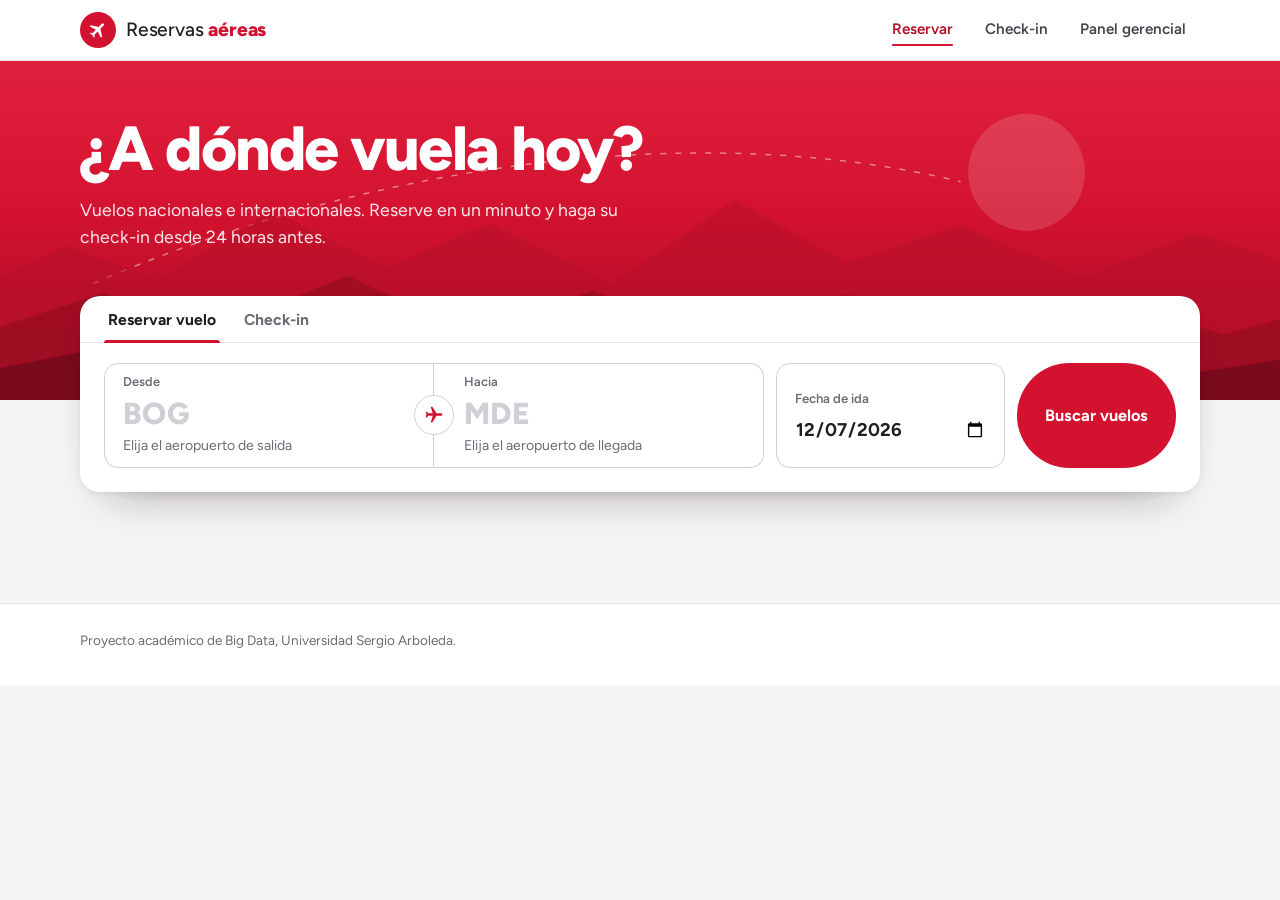
==== frontend/index.html @ 390472f7 "Parcial 3: eventos con Kinesis, vista en vivo y esquema estrella con Athena (harness 70/70, seed 268" ====
<!doctype html>
<html lang="es">
<head>
<meta charset="utf-8">
<meta name="viewport" content="width=device-width, initial-scale=1">
<title>Reservas aéreas</title>
<link rel="preconnect" href="https://fonts.googleapis.com">
<link rel="preconnect" href="https://fonts.gstatic.com" crossorigin>
<link rel="stylesheet" href="https://fonts.googleapis.com/css2?family=Figtree:wght@400;500;600;700;800&display=swap">
<link rel="icon" href="data:image/svg+xml,%3Csvg xmlns=%27http://www.w3.org/2000/svg%27 viewBox=%270 0 24 24%27%3E%3Ccircle cx=%2712%27 cy=%2712%27 r=%2712%27 fill=%27%23c8102e%27/%3E%3Cpath transform=%27rotate(45 12 12)%27 fill=%27%23fff%27 d=%27M19 14.8v-1.5l-6-3.8V5.2a1.1 1.1 0 0 0-2.2 0v4.3l-6 3.8v1.5l6-1.9v4l-1.5 1.1v1.1l2.6-.8 2.6.8v-1.1L13 16.9v-4z%27/%3E%3C/svg%3E">
<link rel="stylesheet" href="styles.css">
</head>
<body>
<header class="top">
  <div class="top-in">
    <a class="brand" href="/"><span class="brand-mark" aria-hidden="true"><svg viewBox="0 0 24 24"><path d="M21 16v-2l-8-5V3.5a1.5 1.5 0 0 0-3 0V9l-8 5v2l8-2.5V19l-2 1.5V22l3.5-1 3.5 1v-1.5L13 19v-5.5z"/></svg></span><span>Reservas <b>aéreas</b></span></a>
    <nav aria-label="Secciones"><a href="/" aria-current="page">Reservar</a><a href="/checkin">Check-in</a><a href="/manager">Panel gerencial</a></nav>
  </div>
</header>

<section class="hero">
  <svg class="hero-art" viewBox="0 0 1440 360" preserveAspectRatio="xMidYMax slice" aria-hidden="true">
    <circle class="sun" cx="1130" cy="118" r="62"/>
    <path class="trail" d="M140 236 C 430 110, 780 60, 1060 128"/>
    <path class="ridge r1" d="M0 250 L110 196 L210 232 L330 158 L450 220 L560 172 L690 236 L820 148 L940 214 L1060 174 L1190 230 L1310 182 L1440 226 V360 H0Z"/>
    <path class="ridge r2" d="M0 296 L150 246 L270 284 L410 228 L540 288 L670 244 L800 298 L940 248 L1080 294 L1210 254 L1340 290 L1440 262 V360 H0Z"/>
    <path class="ridge r3" d="M0 334 L180 298 L330 328 L500 294 L660 332 L820 302 L990 334 L1150 304 L1300 332 L1440 310 V360 H0Z"/>
  </svg>
  <div class="hero-inner">
    <h1>¿A dónde vuela hoy?</h1>
    <p>Vuelos nacionales e internacionales. Reserve en un minuto y haga su check-in desde 24 horas antes.</p>
  </div>
</section>

<main>
  <form id="search-form" class="search-card" novalidate>
    <div class="tabs" role="presentation"><span class="tab on">Reservar vuelo</span><a class="tab" href="/checkin">Check-in</a></div>
    <div class="search-row">
    <div class="route">
      <label class="iata">
        <span class="iata-label">Desde</span>
        <input data-testid="search-origin" id="origin" maxlength="3" placeholder="BOG" autocomplete="off" spellcheck="false" aria-describedby="origin-city">
        <span class="city" id="origin-city">Elija el aeropuerto de salida</span>
      </label>
      <div class="swap" aria-hidden="true"><svg viewBox="0 0 24 24"><path d="M21 16v-2l-8-5V3.5a1.5 1.5 0 0 0-3 0V9l-8 5v2l8-2.5V19l-2 1.5V22l3.5-1 3.5 1v-1.5L13 19v-5.5z"/></svg></div>
      <label class="iata">
        <span class="iata-label">Hacia</span>
        <input data-testid="search-destination" id="destination" maxlength="3" placeholder="MDE" autocomplete="off" spellcheck="false" aria-describedby="destination-city">
        <span class="city" id="destination-city">Elija el aeropuerto de llegada</span>
      </label>
    </div>
    <div class="when">
      <label class="field">Fecha de ida<input data-testid="search-date" id="date" type="date"></label>
      <button type="submit" data-testid="search-submit" class="btn-red">Buscar vuelos</button>
    </div>
    </div>
  </form>

  <section class="routes" id="routes" hidden aria-labelledby="routes-title">
    <h2 id="routes-title" class="routes-title">Rutas con vuelos</h2>
    <p class="routes-help">Toque un destino para llenar la búsqueda. Los destinos en rojo son internacionales.</p>
    <div id="routes-list"></div>
  </section>

  <p id="search-msg" class="msg" role="status"></p>

  <section class="board" id="board" hidden aria-labelledby="board-title">
    <h2 id="board-title" class="board-title">Salidas</h2>
    <div id="results"></div>
  </section>

  <!-- Panel de reserva: se mueve debajo de la fila elegida -->
  <section class="ticket" id="booking" hidden aria-labelledby="booking-title">
    <h3 id="booking-title">Datos del pasajero, vuelo <span id="booking-flight"></span></h3>
    <form id="booking-form" class="ticket-form">
      <label class="field grow">Nombre completo<input data-testid="passenger-name" id="passenger" maxlength="200" autocomplete="name"></label>
      <fieldset class="fares" id="fares"><legend>Tarifa <small>(precio estimado, el total lo calcula el servidor)</small></legend><div class="fare-list" id="fare-list"></div></fieldset>
      <div class="seatpick" id="seatpick" hidden>
        <p class="seatpick-head"><strong>Elegir silla ahora</strong> <span class="muted">Es opcional, también puede hacerlo en el check-in.</span></p>
        <div id="seatpick-map"></div>
        <p class="msg" id="seatpick-msg" role="status"></p>
        <button type="button" class="btn-ghost-dark" id="seatpick-clear" hidden>Quitar silla elegida</button>
      </div>
      <button type="submit" data-testid="confirm-submit" class="btn-red">Confirmar reserva</button>
    </form>
    <p id="booking-msg" class="msg" role="status"></p>
  </section>

  <section class="pass" id="confirmation" hidden aria-live="polite">
    <div class="pass-main">
      <p class="pass-ok"><svg viewBox="0 0 24 24" aria-hidden="true"><path d="M9 16.2 4.8 12l-1.4 1.4L9 19 21 7l-1.4-1.4z"/></svg>Reserva confirmada</p>
      <p class="pass-route"><span id="pass-o"></span><span class="pass-arrow" aria-hidden="true"><svg viewBox="0 0 24 24"><path d="M21 16v-2l-8-5V3.5a1.5 1.5 0 0 0-3 0V9l-8 5v2l8-2.5V19l-2 1.5V22l3.5-1 3.5 1v-1.5L13 19v-5.5z"/></svg></span><span id="pass-d"></span></p>
      <dl class="pass-meta">
        <div><dt>Pasajero</dt><dd id="pass-name"></dd></div>
        <div><dt>Vuelo</dt><dd id="pass-flight"></dd></div>
        <div><dt>Fecha</dt><dd id="pass-date"></dd></div>
        <div><dt>Clase</dt><dd id="pass-fare"></dd></div>
        <div class="wide"><dt>Silla</dt><dd id="pass-seat"></dd></div>
      </dl>
    </div>
    <div class="pass-stub">
      <span>Código de reserva</span>
      <strong data-testid="confirmation-id" id="confirmation-id"></strong>
      <button type="button" class="btn-ghost" id="copy-id">Copiar código</button>
    </div>
  </section>
</main>
<footer class="foot">Proyecto académico de Big Data, Universidad Sergio Arboleda.</footer>
<script src="app.js"></script>
<script>initClient();</script>
</body>
</html>
---- frontend/styles.css ----
/* Aerolínea en rojo: encabezado blanco, portada roja con la cordillera en capas, tarjeta de búsqueda con pestañas.
   Una sola familia (Figtree); el rojo se reserva para acciones, precios y lo seleccionado. */
:root{
  --red:#d3122f;--red-deep:#a10d24;--red-dark:#7a0a1c;--red-soft:#fdeef0;--red-ink:#b30f28;
  --paper:#f5f5f6;--surface:#fff;--ink:#1f1f22;--ink-2:#45464d;--muted:#6c6d75;--line:#e3e3e7;--line-2:#cfd0d6;
  --seat:#e6e6ea;--sold:#d3122f;--err:#b3122e;--ok:#14784a;--ok-soft:#e7f4ed;
  --shadow:0 24px 48px -28px rgba(30,10,15,.45),0 2px 6px rgba(30,10,15,.06);
  --font:"Figtree",system-ui,sans-serif;
  --r-lg:20px;--r-md:14px;--r-sm:10px;
}
@media (prefers-color-scheme:dark){:root{
  --paper:#141416;--surface:#1e1f22;--ink:#f2f2f4;--ink-2:#c9cad0;--muted:#9c9da6;--line:#2f3036;--line-2:#43444b;
  --red-soft:#3a171d;--red-ink:#ff7a8c;--seat:#34353b;--sold:#ff4d64;--err:#ff8a95;--ok:#5fd39a;--ok-soft:#173326;
  --shadow:0 24px 48px -28px rgba(0,0,0,.8);
}}
*{box-sizing:border-box}
html{-webkit-text-size-adjust:100%}
body{margin:0;background:var(--paper);color:var(--ink);font:400 1rem/1.55 var(--font);-webkit-font-smoothing:antialiased}
[hidden]{display:none!important}
:focus-visible{outline:3px solid var(--red);outline-offset:2px}
button,input,select{font:inherit;color:inherit}
.top-in,.hero-inner,main,.foot{padding-left:max(16px,calc((100% - 1120px)/2));padding-right:max(16px,calc((100% - 1120px)/2))}
.muted{color:var(--muted)}
.sr{position:absolute;width:1px;height:1px;overflow:hidden;clip:rect(0 0 0 0);white-space:nowrap}

/* Encabezado blanco */
.top{background:var(--surface);border-bottom:1px solid var(--line);position:sticky;top:0;z-index:20}
.top-in{display:flex;flex-wrap:wrap;justify-content:space-between;align-items:center;gap:8px 24px;padding-top:12px;padding-bottom:12px}
.brand{display:flex;align-items:center;gap:10px;color:var(--ink);text-decoration:none;font:500 1.2rem/1 var(--font);letter-spacing:-.01em}
.brand b{font-weight:800;color:var(--red)}
.brand-mark{width:36px;height:36px;border-radius:50%;background:var(--red);display:grid;place-items:center}
.brand-mark svg{width:20px;height:20px;fill:#fff;transform:rotate(45deg)}
.top nav{display:flex;gap:4px}
.top nav a{position:relative;font:600 .95rem/1 var(--font);color:var(--ink-2);text-decoration:none;padding:10px 14px;border-radius:999px}
.top nav a:hover{background:var(--paper);color:var(--ink)}
.top nav a[aria-current=page]{color:var(--red-ink)}
.top nav a[aria-current=page]::after{content:"";position:absolute;left:14px;right:14px;bottom:2px;height:2px;border-radius:2px;background:var(--red)}

/* Portada: rojo con la cordillera */
.hero{position:relative;overflow:hidden;color:#fff;background:linear-gradient(180deg,#e0213d 0%,var(--red) 45%,var(--red-deep) 100%);padding:56px 0 150px}
.hero-short{padding:44px 0 130px}
.hero-art{position:absolute;inset:auto 0 0 0;width:100%;height:100%}
.hero-art .sun{fill:rgba(255,255,255,.14)}
.hero-art .trail{fill:none;stroke:rgba(255,255,255,.45);stroke-width:1.5;stroke-dasharray:6 9;vector-effect:non-scaling-stroke;animation:trail 2.6s cubic-bezier(.3,.7,.2,1) both}
.hero-art .r1{fill:#b80f29;opacity:.55}
.hero-art .r2{fill:#990c22;opacity:.75}
.hero-art .r3{fill:var(--red-dark)}
@keyframes trail{from{stroke-dashoffset:1400;opacity:0}to{stroke-dashoffset:0;opacity:1}}
.hero-inner{position:relative}
.hero h1{margin:0;font:800 clamp(2.3rem,5.6vw,3.9rem)/1.04 var(--font);letter-spacing:-.03em;max-width:18ch}
.hero p{margin:14px 0 0;max-width:54ch;font-size:1.1rem;color:rgba(255,255,255,.9)}

main{padding-bottom:72px}

/* Tarjeta de búsqueda con pestañas */
.search-card{position:relative;z-index:2;margin-top:-104px;background:var(--surface);border-radius:var(--r-lg);box-shadow:var(--shadow);padding:0 24px 24px}
.tabs{display:flex;gap:4px;margin:0 -24px 20px;padding:0 16px;border-bottom:1px solid var(--line)}
.tab{position:relative;padding:16px 12px 14px;font:700 .98rem/1 var(--font);color:var(--muted);text-decoration:none}
.tab:hover{color:var(--ink)}
.tab.on{color:var(--ink)}
.tab.on::after{content:"";position:absolute;left:8px;right:8px;bottom:-1px;height:3px;border-radius:3px 3px 0 0;background:var(--red)}
.search-row{display:flex;flex-wrap:wrap;align-items:stretch;gap:12px}
.route{flex:2 1 460px;display:grid;grid-template-columns:1fr 0 1fr;align-items:center}
.iata{position:relative;display:flex;flex-direction:column;min-width:0;padding:12px 18px 10px;border:1.5px solid var(--line-2);background:var(--surface);cursor:text;transition:border-color .15s,box-shadow .15s}
.iata:first-child{border-radius:var(--r-md) 0 0 var(--r-md)}
.iata:last-child{border-radius:0 var(--r-md) var(--r-md) 0;border-left:0;padding-left:30px}
.iata:focus-within{border-color:var(--red);box-shadow:0 0 0 3px var(--red-soft);z-index:1}
.iata:last-child:focus-within{border-left:1.5px solid var(--red);margin-left:-1.5px}
.iata-label{font:600 .8rem/1 var(--font);color:var(--muted)}
.iata input{width:100%;min-width:0;background:transparent;border:0;padding:6px 0 0;font:800 1.9rem/1 var(--font);letter-spacing:.01em;text-transform:uppercase;color:var(--ink)}
.iata input:focus{outline:none}
.iata input::placeholder{color:var(--line-2)}
.city{margin-top:3px;color:var(--muted);font-size:.88rem;min-height:1.5em;white-space:nowrap;overflow:hidden;text-overflow:ellipsis}
.swap{position:relative;z-index:3;width:40px;height:40px;margin-left:-20px;border-radius:50%;background:var(--surface);border:1.5px solid var(--line-2);display:grid;place-items:center}
.swap svg{width:20px;height:20px;fill:var(--red);transform:rotate(90deg)}
.when{flex:1 1 300px;display:flex;align-items:stretch;gap:12px}
.when .field{flex:1 1 auto;justify-content:center;padding:12px 18px 10px;border:1.5px solid var(--line-2);border-radius:var(--r-md);background:var(--surface)}
.when .field:focus-within{border-color:var(--red);box-shadow:0 0 0 3px var(--red-soft)}
.when .field input{border:0;padding:6px 0 0;border-radius:0;font:700 1.15rem/1.2 var(--font);background:transparent;box-shadow:none}
.when .field input:focus{box-shadow:none}
.when .btn-red{align-self:stretch;padding-inline:28px}

.field{display:flex;flex-direction:column;gap:6px;font:600 .82rem/1.2 var(--font);color:var(--muted)}
.field input,.field select{font:500 1.02rem/1.3 var(--font);color:var(--ink);background:var(--surface);border:1.5px solid var(--line-2);border-radius:var(--r-sm);padding:12px 14px;min-width:0}
.field input:focus,.field select:focus{outline:none;border-color:var(--red);box-shadow:0 0 0 3px var(--red-soft)}

.btn-red{background:var(--red);color:#fff;border:0;border-radius:999px;padding:14px 30px;font:700 1.02rem/1.2 var(--font);cursor:pointer;white-space:nowrap;transition:background-color .15s}
.btn-red:hover{background:var(--red-deep)}
.btn-red:disabled{opacity:.55;cursor:not-allowed}
.btn-row{background:var(--red);color:#fff;border:0;border-radius:999px;padding:11px 24px;font:700 .95rem/1 var(--font);cursor:pointer}
.btn-row:hover{background:var(--red-deep)}
.flight.on .btn-row{background:var(--ink);color:var(--surface)}
.btn-ghost{align-self:flex-start;background:none;border:1.5px solid rgba(255,255,255,.6);color:#fff;border-radius:999px;padding:8px 16px;font:600 .9rem/1 var(--font);cursor:pointer}
.btn-ghost:hover{background:#fff;color:var(--red)}
.btn-ghost-dark{background:none;border:1.5px solid var(--line-2);color:var(--ink);border-radius:999px;padding:8px 16px;font:600 .9rem/1 var(--font);cursor:pointer}
.btn-ghost-dark:hover{border-color:var(--red);color:var(--red-ink)}

.msg{min-height:1.55em;margin:14px 2px 0;max-width:72ch}
.msg.err{color:var(--err);font-weight:600}.msg.ok{color:var(--ok)}.msg.info{color:var(--muted)}

/* Rutas con vuelos: una tarjeta por ciudad de origen */
.routes{margin-top:32px}
.routes-title{margin:0 0 14px;font:800 1.3rem/1.2 var(--font);letter-spacing:-.02em}
#routes-list{display:grid;grid-template-columns:repeat(auto-fill,minmax(250px,1fr));gap:12px;align-items:start}
.routes-help{margin:-8px 0 14px;color:var(--muted);font-size:.92rem}
.route-group{background:var(--surface);border:1px solid var(--line);border-radius:var(--r-md);padding:16px 18px}
.route-group h3{display:flex;align-items:baseline;justify-content:space-between;margin:0 0 10px;font:700 1rem/1.2 var(--font)}
.route-group h3 small{font:600 .78rem/1 var(--font);color:var(--muted)}
.chips{display:flex;flex-wrap:wrap;gap:6px}
.chip{display:inline-flex;align-items:baseline;gap:6px;background:var(--paper);color:var(--ink-2);border:1px solid transparent;border-radius:999px;padding:7px 12px;font:600 .88rem/1 var(--font);cursor:pointer}
.chip small{font-size:.72rem;color:var(--muted);font-weight:600}
.chip:hover{border-color:var(--red);color:var(--red-ink);background:var(--red-soft)}
.chip.intl{background:var(--red-soft);color:var(--red-ink)}
.chip.intl small{color:var(--red-ink)}

/* Resultados */
.board{margin-top:30px}
.board-title{font:800 1.5rem/1.2 var(--font);letter-spacing:-.02em;margin:0 0 14px}
#results{display:flex;flex-direction:column;gap:12px}
.flight{display:grid;grid-template-columns:5.5rem minmax(0,1.5fr) minmax(0,1fr) auto auto;gap:24px;align-items:center;
  padding:20px 24px;background:var(--surface);border:1px solid var(--line);border-radius:var(--r-md);transition:box-shadow .15s,border-color .15s}
.flight:hover{box-shadow:0 10px 24px -18px rgba(30,10,15,.5)}
.flight.on{border-color:var(--red);box-shadow:inset 0 0 0 1px var(--red);border-radius:var(--r-md) var(--r-md) 0 0}
.f-time{display:flex;flex-direction:column}
.f-time b{font:800 1.75rem/1 var(--font);font-variant-numeric:tabular-nums;letter-spacing:-.02em}
.f-time small,.f-price small{color:var(--muted);font-size:.8rem;font-weight:500}
.f-id{display:flex;flex-direction:column;gap:4px;min-width:0}
.f-path{display:flex;align-items:center;gap:10px;font:700 1.05rem/1 var(--font)}
.f-path i{flex:1;max-width:160px;height:0;border-top:1.5px dashed var(--line-2);position:relative}
.f-path i::after{content:"";position:absolute;right:-2px;top:-4.5px;width:7px;height:7px;border-radius:50%;background:var(--red)}
.f-id small{color:var(--muted);font-size:.86rem}
.f-seats{display:flex;align-items:center;gap:10px;font-size:.92rem;color:var(--ink-2);font-variant-numeric:tabular-nums}
.f-seats i{width:52px;height:6px;border-radius:3px;background:linear-gradient(90deg,var(--ok) calc(var(--free)*100%),var(--seat) 0);flex:none}
.f-seats.low{color:var(--err);font-weight:700}
.f-seats.low i{background:linear-gradient(90deg,var(--err) calc(var(--free)*100%),var(--seat) 0)}
.f-price{display:flex;flex-direction:column;align-items:flex-end}
.f-price b{font:800 1.4rem/1.1 var(--font);color:var(--red-ink);font-variant-numeric:tabular-nums;letter-spacing:-.01em}
.badge{display:inline-block;align-self:flex-start;padding:3px 10px;border-radius:999px;background:var(--seat);color:var(--ink);font:700 .75rem/1.4 var(--font)}
.badge.intl{background:var(--red-soft);color:var(--red-ink)}
.badge.open{background:var(--ok-soft);color:var(--ok)}
.badge.closed{background:var(--seat);color:var(--ink-2)}

/* Panel de reserva bajo el vuelo elegido */
.ticket{margin-top:-12px;background:var(--surface);border:1px solid var(--red);box-shadow:inset 0 0 0 1px var(--red);border-top:1px solid var(--line);border-radius:0 0 var(--r-md) var(--r-md);padding:22px 24px 14px}
.ticket h3{margin:0 0 14px;font:700 1.1rem/1.2 var(--font)}
.ticket-form{display:flex;flex-wrap:wrap;gap:16px;align-items:flex-end}
.ticket-form .grow{flex:1 1 100%}
.ticket-form .fares,.ticket-form .seatpick{flex:1 1 100%}
.ticket-form>.btn-red{margin-left:auto}

/* Tarifas */
.fares{border:0;margin:0;padding:0;min-width:0}
.fares legend{padding:0;margin-bottom:10px;font:600 .82rem/1.2 var(--font);color:var(--muted)}
.fares legend small{font-weight:400}
.fare-list{display:grid;grid-template-columns:repeat(5,minmax(0,1fr));gap:10px}
.fare{position:relative;display:flex;flex-direction:column;gap:4px;padding:14px 14px 12px;background:var(--surface);border:1.5px solid var(--line);border-radius:var(--r-md);cursor:pointer;transition:border-color .15s}
.fare input{position:absolute;opacity:0;inset:0;margin:0;cursor:pointer}
.fare:hover{border-color:var(--line-2)}
.fare.on{border-color:var(--red);background:var(--red-soft)}
.fare:focus-within{outline:3px solid var(--red);outline-offset:2px}
.fare-n{font:800 1.05rem/1.15 var(--font)}
.fare.on .fare-n{color:var(--red-ink)}
.fare-p{font:700 .98rem/1.2 var(--font);font-variant-numeric:tabular-nums}
.fare-c{color:var(--muted);font-size:.8rem;line-height:1.35}

/* Mapa de sillas */
.seatpick{min-width:0;max-width:100%;background:var(--paper);border-radius:var(--r-md);padding:16px 18px}
.seatpick-head{margin:0 0 10px}
.sm{--c:clamp(26px,5.2vw,36px);display:inline-flex;flex-direction:column;gap:5px;padding:18px 20px 20px;background:var(--surface);border:1px solid var(--line);border-radius:60px 60px var(--r-md) var(--r-md);max-width:100%;overflow-x:auto}
.sm-row{display:flex;align-items:center;gap:5px}
.sm-n{width:1.6em;text-align:right;font:600 .78rem/1 var(--font);color:var(--muted);font-variant-numeric:tabular-nums;margin-right:4px}
.sm-aisle{width:calc(var(--c)*.55);flex:none}
.sm-head>span:first-child{width:1.6em;margin-right:4px;flex:none}
.sm-l{width:var(--c);text-align:center;font:600 .78rem/1 var(--font);color:var(--muted)}
.sm-cabin{margin:10px 0 2px;font:700 .82rem/1.2 var(--font);color:var(--red-ink)}
.sm-row.prem .seat{width:calc(var(--c)*1.15)}
.seat{width:var(--c);height:var(--c);flex:none;border:1.5px solid var(--line-2);border-radius:8px 8px 11px 11px;background:var(--surface);color:var(--ink-2);font:700 .72rem/1 var(--font);cursor:pointer;padding:0;transition:background-color .12s,border-color .12s}
.seat:hover:not(:disabled){border-color:var(--red);background:var(--red-soft);color:var(--red-ink)}
.seat.taken,.seat.held,.seat.off{background:var(--seat);color:transparent;border-color:transparent;cursor:not-allowed}
.seat.off{opacity:.45;background:transparent;border:1.5px dashed var(--line-2)}
.seat.sel{background:var(--red);color:#fff;border-color:var(--red)}
.seat.mine{background:var(--ok);color:#fff;border-color:var(--ok)}
.seat.disputed{outline:3px dashed var(--err);outline-offset:1px;animation:shake .4s 2}
.seat.disputed:focus-visible{outline-style:solid}
@keyframes shake{25%{transform:translateX(-3px)}75%{transform:translateX(3px)}}
.sm-key{display:flex;flex-wrap:wrap;align-items:center;gap:6px 12px;margin:12px 0 0;font-size:.86rem;color:var(--muted)}
.seat-k{width:14px;height:14px;border-radius:4px;background:var(--surface);border:1.5px solid var(--line-2);display:inline-block}
.seat-k.sel{background:var(--red);border-color:var(--red)}.seat-k.taken{background:var(--seat);border-color:var(--seat)}.seat-k.mine{background:var(--ok);border-color:var(--ok)}

/* Pase de abordar */
.pass{margin-top:28px;display:grid;grid-template-columns:1fr minmax(240px,300px);background:var(--surface);border-radius:var(--r-lg);overflow:hidden;box-shadow:var(--shadow);animation:print .55s cubic-bezier(.2,.8,.2,1)}
.pass-main{padding:28px 32px}
.pass-ok{display:flex;align-items:center;gap:8px;margin:0;color:var(--ok);font:700 .98rem/1 var(--font)}
.pass-ok svg{width:22px;height:22px;fill:currentColor}
.pass-route{display:flex;align-items:center;gap:22px;margin:12px 0 20px;font:800 clamp(2.8rem,8vw,4.4rem)/1 var(--font);letter-spacing:-.03em}
.pass-arrow{flex:0 1 150px;display:flex;align-items:center;gap:6px;color:var(--red)}
.pass-arrow::before{content:"";flex:1;border-top:1.5px dashed var(--line-2)}
.pass-arrow svg{width:24px;height:24px;fill:currentColor;transform:rotate(90deg);flex:none}
.pass-meta{display:flex;flex-wrap:wrap;gap:14px 36px;margin:0;padding-top:18px;border-top:1px solid var(--line)}
.pass-meta dt{font-size:.8rem;color:var(--muted)}
.pass-meta dd{margin:2px 0 0;font:700 1.05rem/1.3 var(--font)}
.pass-meta .wide{flex-basis:100%}
.pass-stub{display:flex;flex-direction:column;justify-content:center;gap:8px;padding:28px;background:var(--red);color:#fff;position:relative;
  -webkit-mask:radial-gradient(circle 14px at 0 0,#0000 98%,#000) top left/100% 51% no-repeat,radial-gradient(circle 14px at 0 100%,#0000 98%,#000) bottom left/100% 51% no-repeat;
  mask:radial-gradient(circle 14px at 0 0,#0000 98%,#000) top left/100% 51% no-repeat,radial-gradient(circle 14px at 0 100%,#0000 98%,#000) bottom left/100% 51% no-repeat}
.pass-stub::before{content:"";position:absolute;left:0;top:18px;bottom:18px;border-left:2px dashed rgba(255,255,255,.5)}
.pass-stub span{font-size:.88rem;color:rgba(255,255,255,.85)}
.pass-stub strong{font:800 2.6rem/1 var(--font);letter-spacing:.08em;word-break:break-all}
.pass-stub b{font:800 1.2rem/1 var(--font)}
@keyframes print{from{opacity:0;transform:translateY(16px)}to{opacity:1;transform:none}}

/* Check-in */
.ci-panel{margin-top:24px;background:var(--surface);border:1px solid var(--line);border-radius:var(--r-lg);padding:26px 28px}
.ci-head{display:flex;flex-wrap:wrap;justify-content:space-between;align-items:flex-start;gap:8px 20px}
.ci-head p{margin:0}
.ci-head .badge{font-size:.88rem;padding:6px 14px}
.ci-h3{margin:22px 0 12px;font:700 1.1rem/1.2 var(--font)}
.ci-actions{display:flex;flex-wrap:wrap;align-items:center;justify-content:space-between;gap:12px 20px;margin-top:16px}
.hold{margin:0;padding:10px 16px;border-radius:var(--r-sm);background:var(--red-soft);font-weight:500}
.hold strong{font-variant-numeric:tabular-nums}
#ci-count{font:800 1.25rem/1 var(--font);color:var(--red-ink);margin-left:4px}
#ci-seats .msg{margin-left:0}

/* Panel gerencial */
.mgr-form{display:flex;flex-wrap:wrap;gap:14px;align-items:flex-end}
.mgr-form .field{flex:1 1 220px}
.mgr-form .btn-red{padding-block:13px}
.cabin{margin-top:24px;display:grid;grid-template-columns:minmax(0,1fr) minmax(0,1.5fr);gap:36px;align-items:center;background:var(--surface);border-radius:var(--r-lg);padding:30px;border:1px solid var(--line)}
.cabin>*{min-width:0}
.readout-title{margin:0;font:700 1.2rem/1.2 var(--font)}
.readout-month{color:var(--muted);font-weight:500}
.readout-value{margin:6px 0;font:800 clamp(3.4rem,9vw,5.6rem)/1 var(--font);letter-spacing:-.04em;color:var(--red-ink);font-variant-numeric:tabular-nums}
.readout-value.loading{color:var(--muted)}
.readout-sub{margin:0;max-width:40ch;font-weight:500}
.readout-note{margin:10px 0 0;font-size:.86rem;color:var(--muted)}
.seatmap-wrap{margin:0}
.seatmap{--s:clamp(8px,1.8vw,16px);display:grid;grid-template-rows:repeat(4,var(--s));grid-auto-flow:column;grid-auto-columns:var(--s);gap:4px;
  justify-content:center;padding:24px 26px calc(24px + var(--s)/1.4) 70px;background:var(--paper);border-radius:999px 46px 46px 999px;position:relative}
.seatmap::before{content:"";position:absolute;left:22px;top:50%;width:22px;height:30px;transform:translateY(-50%);border-radius:60% 0 0 60%;border:2px solid var(--line-2);border-right:0}
.seatmap i{display:block;border-radius:4px 4px 6px 6px;background:var(--seat);transition:background-color .2s}
.seatmap i:nth-child(4n+3),.seatmap i:nth-child(4n+4){transform:translateY(calc(var(--s)/1.4))}
.seatmap i.sold{background:var(--sold)}
.seatmap-wrap figcaption{display:flex;align-items:center;gap:8px;margin-top:12px;font-size:.88rem;color:var(--muted)}
.key{width:12px;height:12px;border-radius:3px;display:inline-block}
.key-sold{background:var(--sold)}.key-free{background:var(--seat);margin-left:14px}
.year{margin-top:20px;background:var(--surface);border-radius:var(--r-lg);padding:26px 30px;border:1px solid var(--line)}
.year-title{margin:0;font:800 1.3rem/1.2 var(--font);letter-spacing:-.02em}
.year-help{margin:2px 0 16px;color:var(--muted);font-size:.94rem}
.year-bars{list-style:none;margin:0;padding:0;display:grid;grid-template-columns:repeat(12,minmax(0,1fr));gap:6px}
.year-bars button{width:100%;display:flex;flex-direction:column;align-items:stretch;gap:5px;background:none;border:0;padding:8px 2px;border-radius:var(--r-sm);cursor:pointer;color:var(--ink)}
.year-bars button:hover:not(:disabled){background:var(--paper)}
.year-bars button.on{background:var(--red-soft)}
.year-bars button:disabled{cursor:default;color:var(--muted)}
.bar{height:130px;display:flex;align-items:flex-end;justify-content:center}
.bar i{display:block;width:56%;height:var(--h,0%);background:#f0b3bd;border-radius:6px 6px 2px 2px;transition:height .4s ease-out}
.year-bars button.on .bar i{background:var(--red)}
.pct{font:700 .95rem/1 var(--font);font-variant-numeric:tabular-nums;text-align:center}
.mon{font-size:.82rem;color:var(--muted);text-align:center}
.empty .pct{font:400 .72rem/1.1 var(--font)}
@media (prefers-color-scheme:dark){.bar i{background:#6b2a35}}

.foot{padding-top:26px;padding-bottom:34px;color:var(--muted);font-size:.85rem;border-top:1px solid var(--line);background:var(--surface)}

@media (max-width:860px){
  .route{flex-basis:100%}
  .when{flex-basis:100%}
}
@media (max-width:760px){
  .hero{padding:34px 0 120px}.hero-short{padding:30px 0 110px}
  .search-card{margin-top:-86px;padding:0 16px 18px;border-radius:18px}
  .tabs{margin:0 -16px 16px;padding:0 8px}
  .route{grid-template-columns:1fr;gap:0}
  .iata:first-child{border-radius:var(--r-md) var(--r-md) 0 0}
  .iata:last-child{border-radius:0 0 var(--r-md) var(--r-md);border-left:1.5px solid var(--line-2);border-top:0;padding-left:18px}
  .iata:last-child:focus-within{margin-left:0;border-top:1.5px solid var(--red);margin-top:-1.5px}
  .swap{justify-self:end;margin:-20px 18px -20px 0;transform:rotate(90deg)}
  .when{flex-wrap:wrap}
  .when .field{flex:1 1 100%}
  .when .btn-red,.mgr-form .btn-red,.ticket-form>.btn-red{width:100%;margin-left:0}
  .mgr-form .field{flex:1 1 100%}
  .flight{grid-template-columns:auto 1fr auto;grid-template-areas:"t id p" "s s b";row-gap:14px;padding:16px}
  .f-time{grid-area:t}.f-id{grid-area:id}.f-price{grid-area:p}.f-seats{grid-area:s}.flight .btn-row{grid-area:b}
  .f-path i{max-width:60px}
  .ticket{padding:18px 16px 12px}
  .fare-list{grid-template-columns:repeat(2,minmax(0,1fr))}
  .pass{grid-template-columns:1fr}
  .pass-main{padding:22px}
  .pass-stub{-webkit-mask:none;mask:none}
  .pass-stub::before{display:none}
  .ci-panel{padding:18px}
  .ci-actions .btn-red{width:100%}
  .sm{--c:clamp(26px,8.4vw,40px);padding:14px 8px 16px}
  .cabin{grid-template-columns:1fr;padding:20px;gap:20px}
  .seatmap{--s:min(10px,calc((100vw - 170px)/25));padding-left:40px;padding-right:12px;gap:2px}
  .seatmap::before{left:12px;width:16px;height:22px}
  .year{padding:18px}
  .year-bars{grid-template-columns:repeat(6,minmax(0,1fr));row-gap:14px}
  .bar{height:84px}
  .top nav a{padding:8px 10px}
}
@media (max-width:420px){.sm-row,.sm{gap:3px}.seatpick{padding:12px 8px}}
@media (prefers-reduced-motion:reduce){
  *{animation:none!important;transition:none!important;scroll-behavior:auto!important}
}
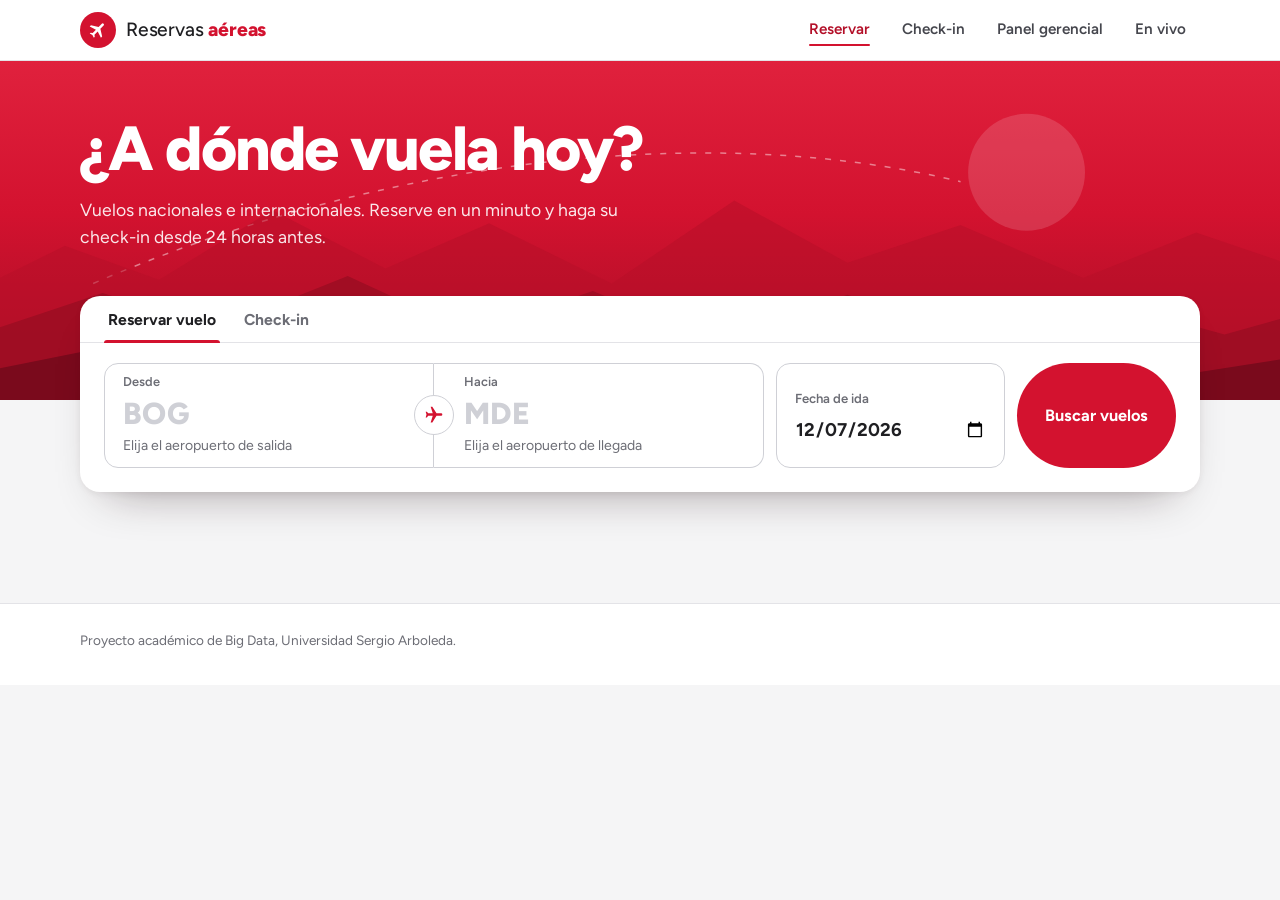
==== commit 36e9e76c: "Pagina En vivo (/live): indicadores, tendencia y busqueda de prueba sobre /analytics/live Co-Authore" ====
--- a/frontend/index.html
+++ b/frontend/index.html
@@ -14,7 +14,7 @@
 <header class="top">
   <div class="top-in">
     <a class="brand" href="/"><span class="brand-mark" aria-hidden="true"><svg viewBox="0 0 24 24"><path d="M21 16v-2l-8-5V3.5a1.5 1.5 0 0 0-3 0V9l-8 5v2l8-2.5V19l-2 1.5V22l3.5-1 3.5 1v-1.5L13 19v-5.5z"/></svg></span><span>Reservas <b>aéreas</b></span></a>
-    <nav aria-label="Secciones"><a href="/" aria-current="page">Reservar</a><a href="/checkin">Check-in</a><a href="/manager">Panel gerencial</a></nav>
+    <nav aria-label="Secciones"><a href="/" aria-current="page">Reservar</a><a href="/checkin">Check-in</a><a href="/manager">Panel gerencial</a><a href="/live">En vivo</a></nav>
   </div>
 </header>
 
--- a/frontend/styles.css
+++ b/frontend/styles.css
@@ -302,3 +302,34 @@
 @media (prefers-reduced-motion:reduce){
   *{animation:none!important;transition:none!important;scroll-behavior:auto!important}
 }
+
+/* En vivo (parcial 3) */
+.live-bar{display:flex;flex-wrap:wrap;justify-content:space-between;align-items:center;gap:12px 24px;padding:18px 24px}
+.live-window{display:flex;flex-wrap:wrap;align-items:center;gap:6px}
+.live-label{font-weight:700;margin-right:6px}
+.live-window button{border:1px solid var(--line-2);background:var(--surface);border-radius:999px;padding:8px 16px;font-weight:600;cursor:pointer;color:var(--ink-2)}
+.live-window button[aria-checked=true]{background:var(--red);border-color:var(--red);color:#fff}
+.live-status{margin:0;display:flex;align-items:center;gap:8px;color:var(--muted);font-size:.92rem}
+.live-dot{width:10px;height:10px;border-radius:50%;background:var(--line-2);flex:none}
+.live-dot.on{background:var(--ok);box-shadow:0 0 0 0 var(--ok);animation:pulse 2s infinite}
+.live-dot.off{background:var(--err)}
+@keyframes pulse{0%{box-shadow:0 0 0 0 rgba(20,120,74,.45)}70%{box-shadow:0 0 0 10px rgba(20,120,74,0)}100%{box-shadow:0 0 0 0 rgba(20,120,74,0)}}
+.live-tiles{display:grid;grid-template-columns:repeat(4,minmax(0,1fr));gap:14px;margin-top:22px}
+.tile{background:var(--surface);border:1px solid var(--line);border-radius:var(--r-md);padding:18px 20px}
+.tile h2{margin:0;font:600 .95rem/1.2 var(--font);color:var(--ink-2)}
+.tile-v{margin:8px 0 4px;font:800 clamp(2.2rem,5vw,3.2rem)/1 var(--font);letter-spacing:-.03em;font-variant-numeric:tabular-nums}
+.tile-red .tile-v{color:var(--red-ink)}
+.tile-d{margin:0;font-size:.84rem;color:var(--muted);min-height:1.3em}
+.tile-d.up{color:var(--ok);font-weight:600}.tile-d.down{color:var(--muted)}
+.live-trend{margin-top:22px;background:var(--surface);border:1px solid var(--line);border-radius:var(--r-md);padding:18px 20px}
+.trend-head{display:flex;flex-wrap:wrap;justify-content:space-between;align-items:baseline;gap:4px 16px;margin-bottom:10px}
+.trend-head h2{margin:0;font:700 1.05rem/1.2 var(--font)}.trend-head p{margin:0;font-size:.86rem}
+#trend{width:100%;height:140px;display:block}
+.trend-base{stroke:var(--line-2);stroke-width:1}
+.trend-area{fill:var(--red-soft)}
+.trend-line{fill:none;stroke:var(--red);stroke-width:2.5;stroke-linejoin:round;vector-effect:non-scaling-stroke}
+.trend-dot{fill:var(--red)}
+.trend-max,.trend-empty{fill:var(--muted);font:500 12px var(--font)}
+.live-demo{margin-top:22px;display:flex;flex-wrap:wrap;justify-content:space-between;align-items:center;gap:14px 24px;background:var(--surface);border:1px dashed var(--line-2);border-radius:var(--r-md);padding:18px 20px}
+.live-demo h2{margin:0 0 4px;font:700 1.05rem/1.2 var(--font)}.live-demo p{margin:0;max-width:60ch}
+@media (max-width:760px){.live-tiles{grid-template-columns:repeat(2,minmax(0,1fr))}.live-bar{padding:16px}}
